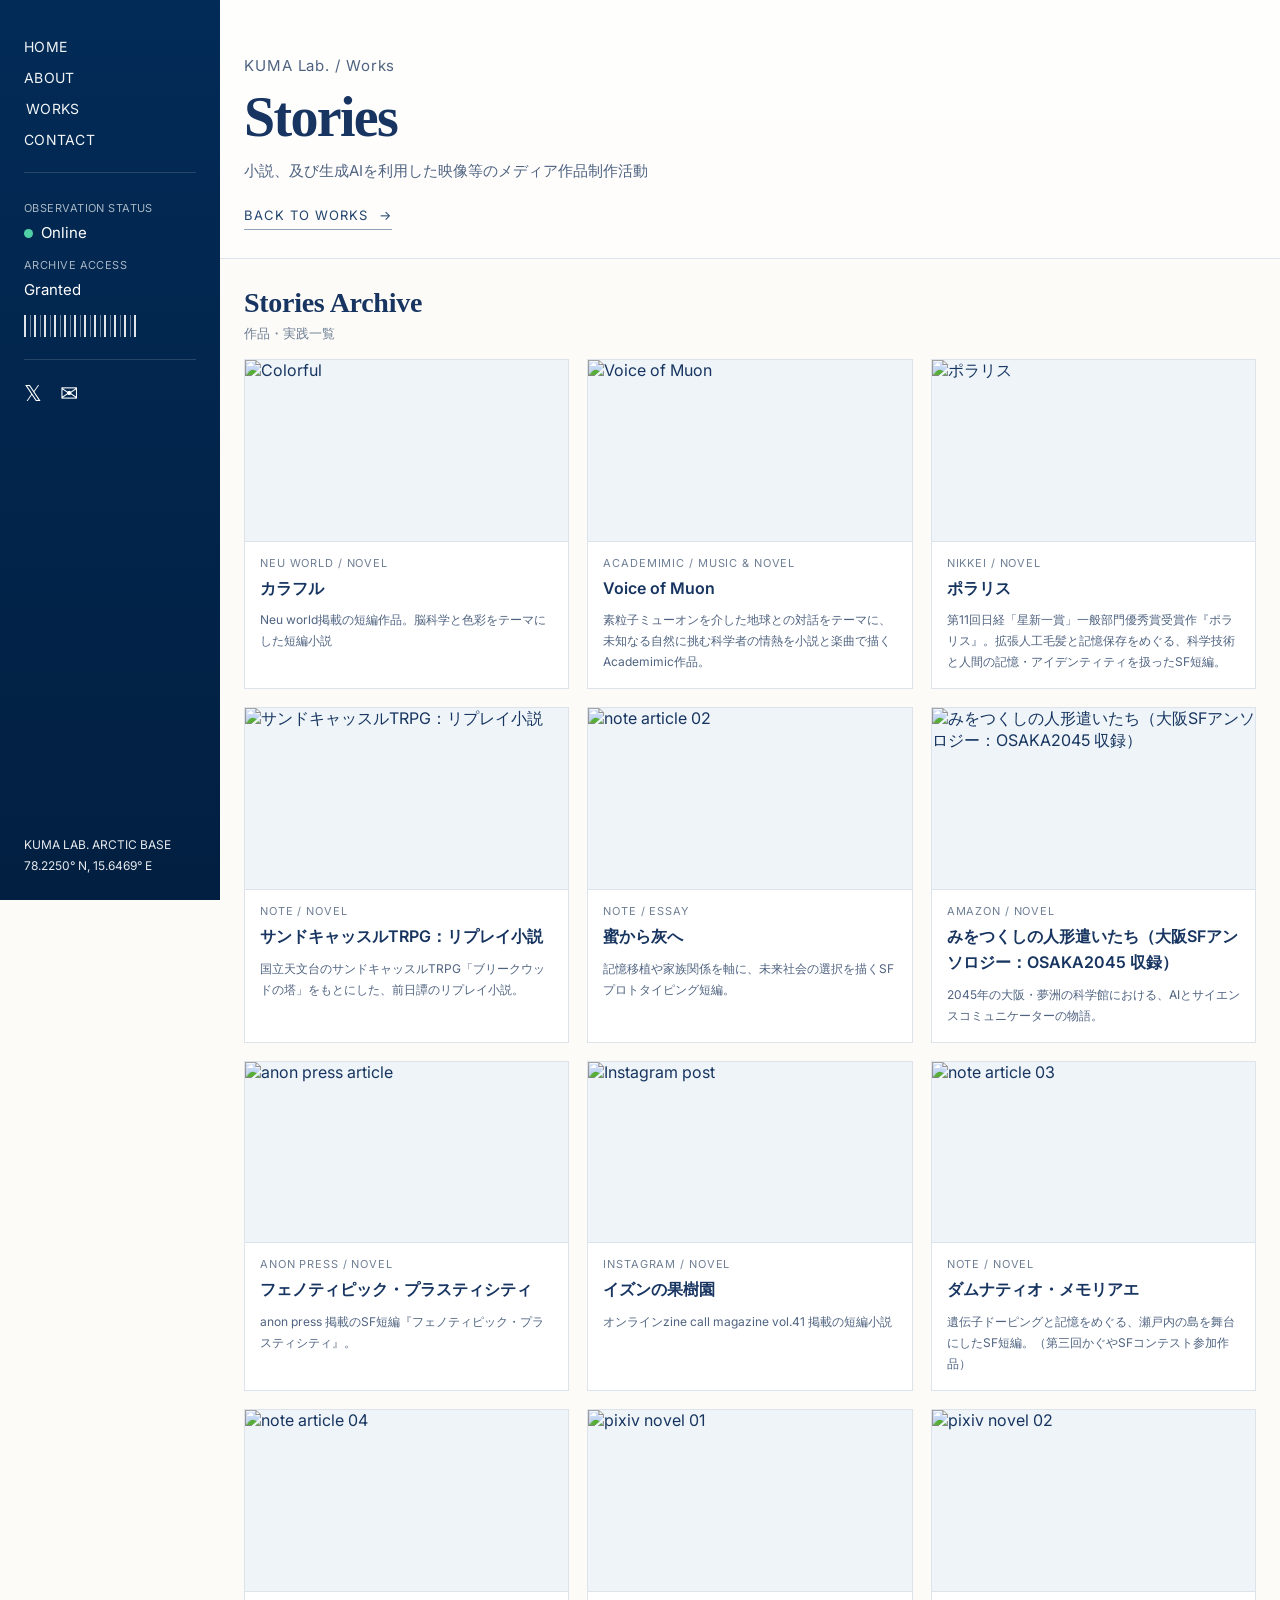
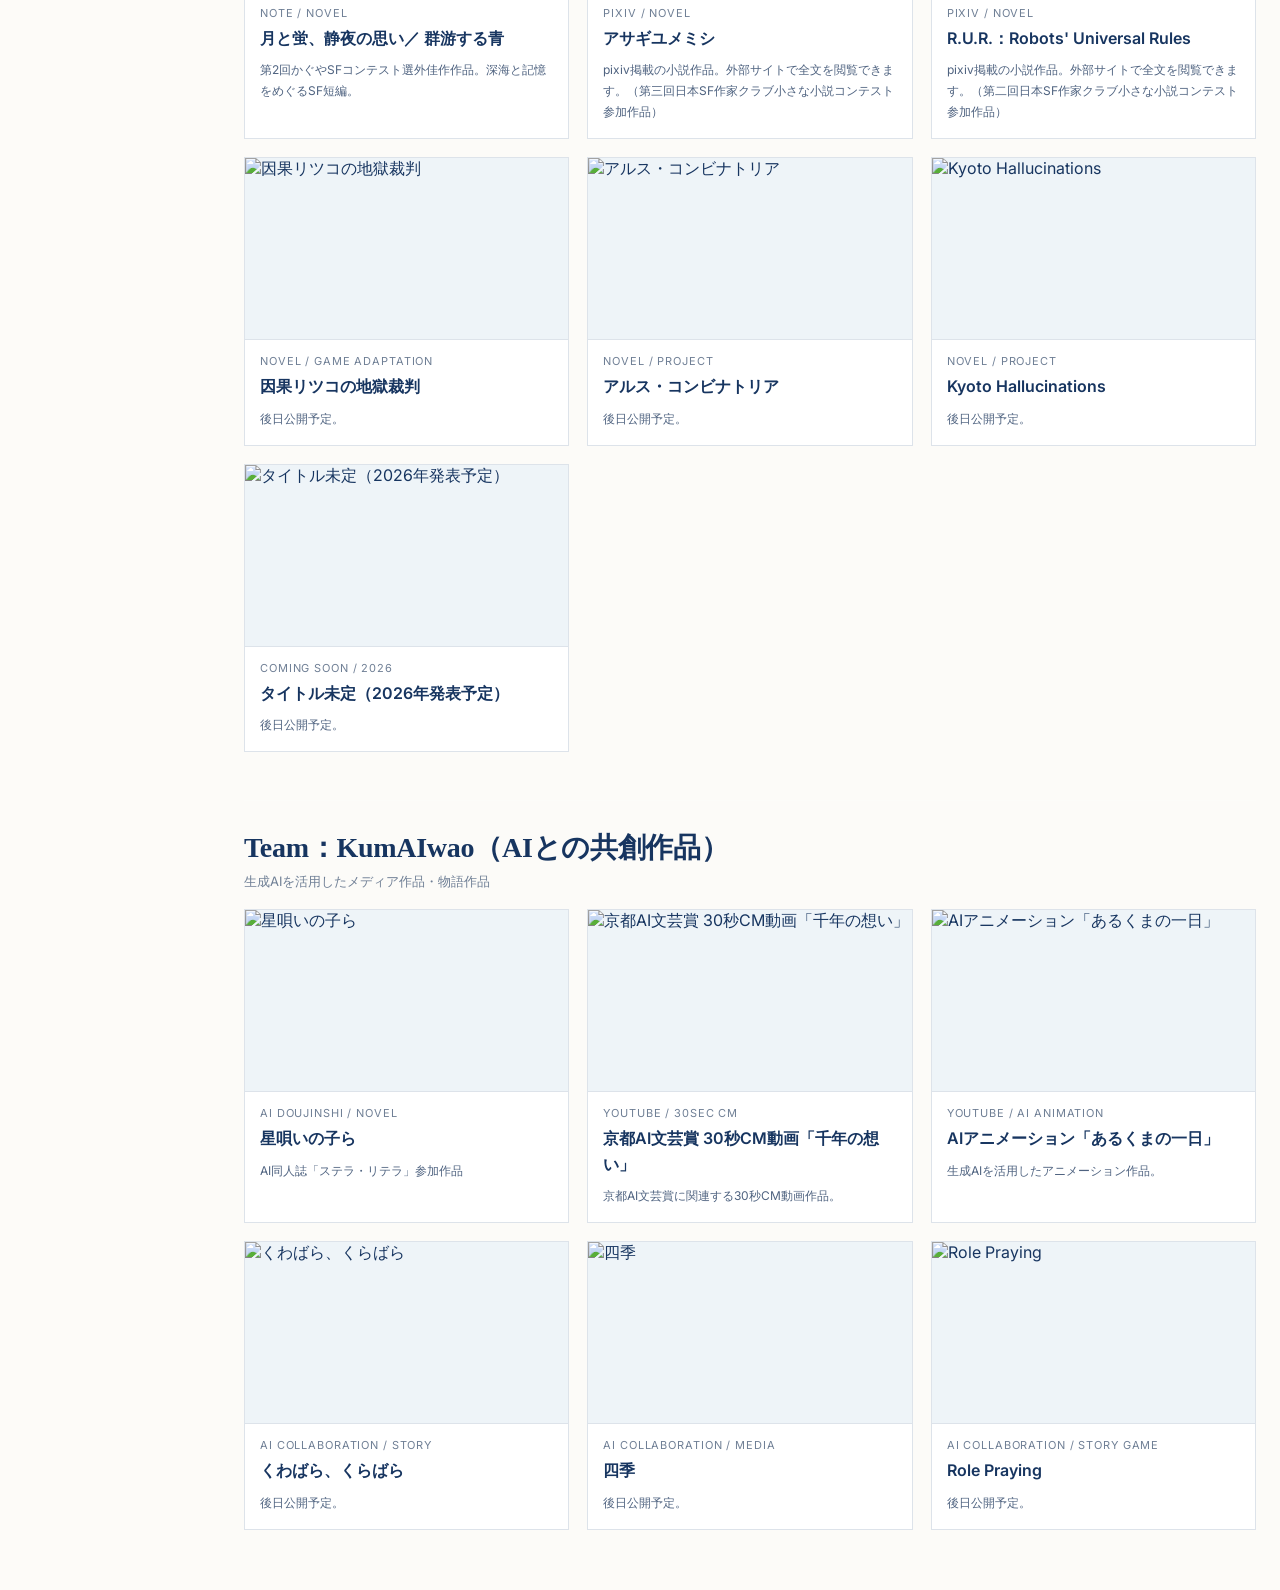
==== stories.html @ 33030353 "Add files via upload" ====
<!DOCTYPE html>
<html lang="ja">
<head>
  <meta charset="UTF-8" />
  <meta name="viewport" content="width=device-width, initial-scale=1.0" />
  <title>Stories | KUMA Lab.</title>
  <meta name="description" content="KUMA Lab. の Stories カテゴリ。小説、及び生成AIを利用した映像等のメディア作品制作活動" />
  <link rel="canonical" href="https://qiwao.github.io/stories.html" />
  <meta property="og:site_name" content="KUMA Lab." />
  <meta property="og:type" content="website" />
  <meta property="og:title" content="Stories | KUMA Lab." />
  <meta property="og:description" content="KUMA Lab. の Stories カテゴリ。SF・短編小説・世界観構築など、物語に関する制作をまとめます。" />
  <meta property="og:url" content="https://qiwao.github.io/stories.html" />
  <meta property="og:image" content="https://qiwao.github.io/assets/ogp.png" />
  <meta property="og:image:width" content="1200" />
  <meta property="og:image:height" content="630" />
  <meta name="twitter:card" content="summary_large_image" />
  <meta name="twitter:title" content="Stories | KUMA Lab." />
  <meta name="twitter:description" content="KUMA Lab. の Stories カテゴリ。SF・短編小説・世界観構築など、物語に関する制作をまとめます。" />
  <meta name="twitter:image" content="https://qiwao.github.io/assets/ogp.png" />
  <link rel="icon" href="assets/polar-bear-logo.svg" type="image/svg+xml" />
  <link rel="stylesheet" href="style.css" />
</head>
<body>
  <aside class="sidebar" id="sidebar">
<nav class="nav" aria-label="Primary navigation">
      <a href="index.html#top">HOME</a>
      <a href="index.html#about">ABOUT</a>
      <a href="index.html#works" class="active">WORKS</a>
      <a href="index.html#contact">CONTACT</a>
    </nav>
    
    <div class="sidebar-status">
      <p class="label">Observation Status</p>
      <p class="status"><span class="dot"></span>Online</p>
      <p class="label">Archive Access</p>
      <p class="status">Granted</p>
      <div class="barcode" aria-hidden="true"></div>
    </div>

    <div class="sidebar-links">
      <a href="https://twitter.com/qumaiwao" aria-label="X">𝕏</a>
      <a href="mailto:q.iwao@live.jp" aria-label="Mail">✉</a>
    </div>

    <div class="sidebar-footer">
      <p>KUMA LAB. ARCTIC BASE</p>
      <p>78.2250° N, 15.6469° E</p>
    </div>
  </aside>

  <main class="site-main">
    <section class="page-hero">
      <p class="eyebrow">KUMA Lab. / Works</p>
      <h2>Stories</h2>
      <p>小説、及び生成AIを利用した映像等のメディア作品制作活動</p>
      <a class="back-link" href="index.html#works">Back to Works <span>→</span></a>
    </section>

    <section class="thumb-grid-section">
      <div class="section-header">
        <div>
          <h4>Stories Archive</h4>
          <p>作品・実践一覧</p>
        </div>
      </div>
      <div class="archive-links-grid stories-archive-links">
          <a class="archive-link-card story-link-card" href="https://neu-world.link/posts/colorful" target="_blank" rel="noopener noreferrer">
            <img src="assets/stories-link-colorful.png" alt="Colorful" loading="lazy">
            <div class="archive-link-card-body">
              <p class="archive-link-meta">neu World / Novel</p>
              <h5>カラフル</h5>
              <p class="archive-link-desc">Neu world掲載の短編作品。脳科学と色彩をテーマにした短編小説</p>
            </div>
          </a>
          <a class="archive-link-card story-link-card" href="https://academimic.com/voiceofmuon" target="_blank" rel="noopener noreferrer">
            <img src="assets/science-voice-of-muon-thumb.png" alt="Voice of Muon" loading="lazy">
            <div class="archive-link-card-body">
              <p class="archive-link-meta">Academimic / Music & Novel</p>
              <h5>Voice of Muon</h5>
              <p class="archive-link-desc">素粒子ミューオンを介した地球との対話をテーマに、未知なる自然に挑む科学者の情熱を小説と楽曲で描くAcademimic作品。</p>
            </div>
          </a>

          <a class="archive-link-card story-link-card" href="https://www.nikkei.com/article/DGXZQOLM263L90W4A220C2000000/" target="_blank" rel="noopener noreferrer">
            <img src="assets/stories-link-hoshi-award.png" alt="ポラリス" loading="lazy">
            <div class="archive-link-card-body">
              <p class="archive-link-meta">Nikkei / Novel</p>
              <h5>ポラリス</h5>
              <p class="archive-link-desc">第11回日経「星新一賞」一般部門優秀賞受賞作『ポラリス』。拡張人工毛髪と記憶保存をめぐる、科学技術と人間の記憶・アイデンティティを扱ったSF短編。</p>
            </div>
          </a>

          <a class="archive-link-card story-link-card" href="https://note.com/qiwao/n/na8ee0758212e" target="_blank" rel="noopener noreferrer">
            <img src="assets/stories-link-note-01.png" alt="サンドキャッスルTRPG：リプレイ小説" loading="lazy">
            <div class="archive-link-card-body">
              <p class="archive-link-meta">note / Novel</p>
              <h5>サンドキャッスルTRPG：リプレイ小説</h5>
              <p class="archive-link-desc">国立天文台のサンドキャッスルTRPG「ブリークウッドの塔」をもとにした、前日譚のリプレイ小説。</p>
            </div>
          </a>
          <a class="archive-link-card story-link-card" href="https://note.com/qiwao/n/n1cfa4c0c6388" target="_blank" rel="noopener noreferrer">
            <img src="assets/stories-link-note-02.png" alt="note article 02" loading="lazy">
            <div class="archive-link-card-body">
              <p class="archive-link-meta">note / Essay</p>
              <h5>蜜から灰へ</h5>
              <p class="archive-link-desc">記憶移植や家族関係を軸に、未来社会の選択を描くSFプロトタイピング短編。</p>
            </div>
          </a>
          <a class="archive-link-card story-link-card" href="https://www.amazon.co.jp/%E5%A4%A7%E9%98%AASF%E3%82%A2%E3%83%B3%E3%82%BD%E3%83%AD%E3%82%B8%E3%83%BC%EF%BC%9AOSAKA2045-Kaguya-Books-%E6%AD%A3%E4%BA%95/dp/4784541489" target="_blank" rel="noopener noreferrer">
            <img src="assets/stories-link-osaka2045.png" alt="みをつくしの人形遣いたち（大阪SFアンソロジー：OSAKA2045 収録）" loading="lazy">
            <div class="archive-link-card-body">
              <p class="archive-link-meta">Amazon / Novel</p>
              <h5>みをつくしの人形遣いたち（大阪SFアンソロジー：OSAKA2045 収録）</h5>
              <p class="archive-link-desc">2045年の大阪・夢洲の科学館における、AIとサイエンスコミュニケーターの物語。</p>
            </div>
          </a>
          <a class="archive-link-card story-link-card" href="https://note.com/anon_press/n/n5be9b9581ae9" target="_blank" rel="noopener noreferrer">
            <img src="assets/stories-link-anon-press.png" alt="anon press article" loading="lazy">
            <div class="archive-link-card-body">
              <p class="archive-link-meta">Anon Press / Novel</p>
              <h5>フェノティピック・プラスティシティ</h5>
              <p class="archive-link-desc">anon press 掲載のSF短編『フェノティピック・プラスティシティ』。</p>
            </div>
          </a>
          <a class="archive-link-card story-link-card" href="https://www.instagram.com/p/C09VkGshAFt/?igsh=YzZhZTZiNWI3Nw%3D%3D" target="_blank" rel="noopener noreferrer">
            <img src="assets/stories-link-instagram.png" alt="Instagram post" loading="lazy">
            <div class="archive-link-card-body">
              <p class="archive-link-meta">Instagram / Novel</p>
              <h5>イズンの果樹園</h5>
              <p class="archive-link-desc">オンラインzine  call magazine vol.41 掲載の短編小説</p>
            </div>
          </a>
          <a class="archive-link-card story-link-card" href="https://note.com/qiwao/n/na93fd06f6434" target="_blank" rel="noopener noreferrer">
            <img src="assets/stories-link-note-03.png" alt="note article 03" loading="lazy">
            <div class="archive-link-card-body">
              <p class="archive-link-meta">note / Novel</p>
              <h5>ダムナティオ・メモリアエ</h5>
              <p class="archive-link-desc">遺伝子ドーピングと記憶をめぐる、瀬戸内の島を舞台にしたSF短編。（第三回かぐやSFコンテスト参加作品）</p>
            </div>
          </a>
          <a class="archive-link-card story-link-card" href="https://note.com/qiwao/n/n78e8e15c50a9" target="_blank" rel="noopener noreferrer">
            <img src="assets/stories-link-note-04.png" alt="note article 04" loading="lazy">
            <div class="archive-link-card-body">
              <p class="archive-link-meta">note / Novel</p>
              <h5>月と蛍、静夜の思い／ 群游する青</h5>
              <p class="archive-link-desc">第2回かぐやSFコンテスト選外佳作作品。深海と記憶をめぐるSF短編。</p>
            </div>
          </a>
          <a class="archive-link-card story-link-card" href="https://www.pixiv.net/novel/show.php?id=20008932" target="_blank" rel="noopener noreferrer">
            <img src="assets/stories-link-pixiv-01.png" alt="pixiv novel 01" loading="lazy">
            <div class="archive-link-card-body">
              <p class="archive-link-meta">pixiv / Novel</p>
              <h5>アサギユメミシ</h5>
              <p class="archive-link-desc">pixiv掲載の小説作品。外部サイトで全文を閲覧できます。（第三回日本SF作家クラブ小さな小説コンテスト参加作品）</p>
            </div>
          </a>
          <a class="archive-link-card story-link-card" href="https://www.pixiv.net/novel/show.php?id=17715842" target="_blank" rel="noopener noreferrer">
            <img src="assets/stories-link-pixiv-02.png" alt="pixiv novel 02" loading="lazy">
            <div class="archive-link-card-body">
              <p class="archive-link-meta">pixiv / Novel</p>
              <h5>R.U.R.：Robots' Universal Rules</h5>
              <p class="archive-link-desc">pixiv掲載の小説作品。外部サイトで全文を閲覧できます。（第二回日本SF作家クラブ小さな小説コンテスト参加作品）</p>
            </div>
          </a>
          <a class="archive-link-card story-link-card" href="#" aria-disabled="true">
            <img src="assets/stories-link-inga-ritsuko-thumb.png" alt="因果リツコの地獄裁判" loading="lazy">
            <div class="archive-link-card-body">
              <p class="archive-link-meta">Novel / Game Adaptation</p>
              <h5>因果リツコの地獄裁判</h5>
              <p class="archive-link-desc">後日公開予定。</p>
            </div>
          </a>
          <a class="archive-link-card story-link-card" href="#" aria-disabled="true">
            <img src="assets/stories-link-ars-combinatoria-thumb.png" alt="アルス・コンビナトリア" loading="lazy">
            <div class="archive-link-card-body">
              <p class="archive-link-meta">Novel / Project</p>
              <h5>アルス・コンビナトリア</h5>
              <p class="archive-link-desc">後日公開予定。</p>
            </div>
          </a>
          <a class="archive-link-card story-link-card" href="#" aria-disabled="true">
            <img src="assets/stories-link-kyoto-hallucinations-thumb.png" alt="Kyoto Hallucinations" loading="lazy">
            <div class="archive-link-card-body">
              <p class="archive-link-meta">Novel / Project</p>
              <h5>Kyoto Hallucinations</h5>
              <p class="archive-link-desc">後日公開予定。</p>
            </div>
          </a>
          <a class="archive-link-card story-link-card" href="#" aria-disabled="true">
            <img src="assets/stories-link-untitled-2026-thumb.png" alt="タイトル未定（2026年発表予定）" loading="lazy">
            <div class="archive-link-card-body">
              <p class="archive-link-meta">Coming Soon / 2026</p>
              <h5>タイトル未定（2026年発表予定）</h5>
              <p class="archive-link-desc">後日公開予定。</p>
            </div>
          </a>
      </div>

      <div class="section-header stories-team-header">
        <div>
          <h4>Team：KumAIwao（AIとの共創作品）</h4>
          <p>生成AIを活用したメディア作品・物語作品</p>
        </div>
      </div>
      <div class="archive-links-grid stories-archive-links stories-team-grid">
        <a class="archive-link-card story-link-card" href="https://note.com/qiwao/n/n923392094a24" target="_blank" rel="noopener noreferrer">
          <img src="assets/stories-link-hoshiutai-thumb.png" alt="星唄いの子ら" loading="lazy">
          <div class="archive-link-card-body">
            <p class="archive-link-meta">AI Doujinshi / Novel</p>
            <h5>星唄いの子ら</h5>
            <p class="archive-link-desc">AI同人誌「ステラ・リテラ」参加作品</p>
          </div>
        </a>
        <a class="archive-link-card story-link-card" href="https://www.youtube.com/watch?v=Bs-udmjeKoM&amp;feature=youtu.be" target="_blank" rel="noopener noreferrer">
          <img src="assets/stories-link-sennen-no-omoi.png" alt="京都AI文芸賞 30秒CM動画「千年の想い」" loading="lazy">
          <div class="archive-link-card-body">
            <p class="archive-link-meta">YouTube / 30sec CM</p>
            <h5>京都AI文芸賞 30秒CM動画「千年の想い」</h5>
            <p class="archive-link-desc">京都AI文芸賞に関連する30秒CM動画作品。</p>
          </div>
        </a>
        <a class="archive-link-card story-link-card" href="https://www.youtube.com/watch?v=JWPW_F3LI8Y" target="_blank" rel="noopener noreferrer">
          <img src="assets/stories-link-arukuma.png" alt="AIアニメーション「あるくまの一日」" loading="lazy">
          <div class="archive-link-card-body">
            <p class="archive-link-meta">YouTube / AI Animation</p>
            <h5>AIアニメーション「あるくまの一日」</h5>
            <p class="archive-link-desc">生成AIを活用したアニメーション作品。</p>
          </div>
        </a>
        <a class="archive-link-card story-link-card" href="#" aria-disabled="true">
          <img src="assets/stories-link-kuwabara-kurabara.svg" alt="くわばら、くらばら" loading="lazy">
          <div class="archive-link-card-body">
            <p class="archive-link-meta">AI Collaboration / Story</p>
            <h5>くわばら、くらばら</h5>
            <p class="archive-link-desc">後日公開予定。</p>
          </div>
        </a>
        <a class="archive-link-card story-link-card" href="#" aria-disabled="true">
          <img src="assets/stories-link-shiki.png" alt="四季" loading="lazy">
          <div class="archive-link-card-body">
            <p class="archive-link-meta">AI Collaboration / Media</p>
            <h5>四季</h5>
            <p class="archive-link-desc">後日公開予定。</p>
          </div>
        </a>
        <a class="archive-link-card story-link-card" href="#" aria-disabled="true">
          <img src="assets/stories-link-role-praying.svg" alt="Role Praying" loading="lazy">
          <div class="archive-link-card-body">
            <p class="archive-link-meta">AI Collaboration / Story Game</p>
            <h5>Role Praying</h5>
            <p class="archive-link-desc">後日公開予定。</p>
          </div>
        </a>
      </div>
    </section>

    <footer class="footer" id="contact">
</footer>
  </main>
</body>
</html>
---- style.css ----
@import url('https://fonts.googleapis.com/css2?family=Inter:wght@300;400;500;600;700&family=Noto+Serif+JP:wght@400;500;600;700&display=swap');

:root{
  --navy:#022b57;
  --navy-deep:#021f41;
  --ink:#173560;
  --ink-2:#2d466c;
  --muted:#6f7f95;
  --line:#dde3ea;
  --paper:#faf8f3;
  --paper-2:#fdfbf8;
  --white:#ffffff;
}

*{box-sizing:border-box}
html{scroll-behavior:smooth}
body{
  margin:0;
  background:var(--paper-2);
  color:var(--ink);
  font-family:Inter,"Helvetica Neue",Arial,sans-serif;
}
a{color:inherit;text-decoration:none}

.sidebar{
  position:fixed;
  inset:0 auto 0 0;
  width:220px;
  padding:28px 24px 24px;
  background:linear-gradient(180deg,var(--navy),var(--navy-deep));
  color:#fff;
  display:flex;
  flex-direction:column;
  z-index:20;
}

.nav{
  display:flex;
  flex-direction:column;
  gap:14px;
  padding:24px 0;
  border-bottom:1px solid rgba(255,255,255,.14);
}
.nav a{
  font-size:14px;
  color:rgba(255,255,255,.95);
  letter-spacing:.02em;
  transition:transform .2s ease, opacity .2s ease;
}
.nav a:hover,.nav a.active{
  transform:translateX(2px);
  opacity:1;
}
.sidebar-status{
  padding:22px 0;
  border-bottom:1px solid rgba(255,255,255,.14);
}
.label{
  margin:0 0 8px;
  font-size:11px;
  color:rgba(255,255,255,.66);
  text-transform:uppercase;
  letter-spacing:.04em;
}
.status{
  margin:0 0 16px;
  font-size:15px;
}
.dot{
  width:9px;height:9px;border-radius:50%;display:inline-block;background:#4fd1a5;margin-right:8px
}
.barcode{
  width:116px;height:22px;
  background:repeating-linear-gradient(90deg, rgba(255,255,255,.88) 0 2px, transparent 2px 6px, rgba(255,255,255,.4) 6px 7px, transparent 7px 10px);
}
.sidebar-links{
  display:flex;
  gap:18px;
  padding:20px 0 10px;
  font-size:22px;
}
.sidebar-links a{color:#fff}
.sidebar-footer{
  margin-top:auto;
  font-size:12px;
  line-height:1.7;
  color:rgba(255,255,255,.9);
}
.sidebar-footer p{margin:0}

.site-main{
  margin-left:220px;
  min-height:100vh;
}

.hero{
  position:relative;
  display:grid;
  grid-template-columns:1fr;
  min-height:520px;
  border-bottom:1px solid var(--line);
  background:
    linear-gradient(180deg, rgba(255,255,255,.75), rgba(255,255,255,.75)),
    linear-gradient(180deg, var(--paper-2), var(--paper));
}
.hero::before{
  content:"";
  position:absolute; inset:0;
  background-image:linear-gradient(rgba(23,53,96,.025) 1px,transparent 1px), linear-gradient(90deg,rgba(23,53,96,.025) 1px,transparent 1px);
  background-size:28px 28px;
  pointer-events:none;
}
.hero-copy{
  position:relative;
  z-index:2;
  padding:84px 34px 54px 40px;
  max-width:920px;
}
.eyebrow{
  margin:0 0 12px;
  color:var(--muted);
  font-size:12px;
  letter-spacing:.06em;
}
.hero h2{
  margin:0 0 8px;
  font-family:Georgia,"Times New Roman",serif;
  font-size:70px;
  line-height:.95;
  letter-spacing:-.04em;
  font-weight:600;
}
.hero h3{
  margin:0 0 24px;
  font-family:Georgia,"Times New Roman",serif;
  font-size:33px;
  line-height:1.28;
  font-weight:500;
}
.lead{
  margin:0;
  max-width:720px;
  font-family:"Noto Serif JP",serif;
  font-size:18px;
  line-height:1.8;
  font-weight:700;
}
.desc{display:none}
.hero-actions{
  display:flex;
  gap:16px;
  flex-wrap:wrap;
  margin-top:30px;
}
.button-primary,.button-secondary{
  display:inline-flex;
  align-items:center;
  gap:12px;
  transition:transform .2s ease, box-shadow .2s ease, background .2s ease;
}
.button-primary{
  padding:14px 22px;
  border:1px solid #8ea2ba;
  background:#fff;
  color:var(--ink);
  font-size:14px;
  letter-spacing:.08em;
  text-transform:uppercase;
}
.button-primary:hover{
  transform:translateY(-2px);
  box-shadow:0 10px 24px rgba(23,53,96,.08);
}
.button-secondary{
  padding:14px 0;
  color:var(--ink);
  border-bottom:1.5px solid #8ea2ba;
  font-size:14px;
  text-transform:uppercase;
  letter-spacing:.08em;
}
.button-secondary:hover{transform:translateY(-2px)}

.hero-meta{
  position:absolute;
  right:34px;
  top:22px;
  z-index:3;
  display:flex;
  align-items:center;
  gap:16px;
  font-size:12px;
  color:var(--ink);
  letter-spacing:.06em;
}
.moon-icon{
  width:28px;height:28px;border-radius:50%;
  background:
    radial-gradient(circle at 66% 36%,#fff 0 2px,transparent 3px),
    radial-gradient(circle at 36% 62%,#fff 0 1.5px,transparent 2px),
    var(--navy-deep);
}

.archive-section{
  padding:26px 18px 18px;
  background:var(--paper-2);
  border-bottom:1px solid var(--line);
}
.section-header{
  display:flex;
  align-items:center;
  justify-content:space-between;
  gap:20px;
  margin:0 0 14px;
}
.section-header h4{
  margin:0;
  font-size:18px;
  font-weight:700;
  letter-spacing:.05em;
  color:#1d365d;
}
.section-header p{
  margin:0;
  display:inline-block;
  margin-left:10px;
  font-size:11px;
  color:var(--muted);
}
.section-header a{
  font-size:12px;
  color:#23456f;
  letter-spacing:.08em;
}
.archive-grid{
  display:grid;
  grid-template-columns:repeat(4,1fr);
  gap:14px;
}
.archive-card{
  background:#fff;
  border:1px solid var(--line);
  padding:0 0 12px;
  min-height:250px;
  display:flex;
  flex-direction:column;
}
.thumb{
  height:122px;
  border-bottom:1px solid var(--line);
  background:#eef4f8;
}
.thumb-1{background:linear-gradient(180deg,#0f2038,#22496f)}
.thumb-2{background:linear-gradient(180deg,#dfe9f2,#b5c9da)}
.thumb-3{background:
  radial-gradient(circle at 25% 25%,#fff 0 2px,transparent 3px),
  radial-gradient(circle at 75% 32%,#fff 0 2px,transparent 3px),
  linear-gradient(180deg,#f8f6f1,#e6ebf0)}
.thumb-4{background:linear-gradient(180deg,#efe7d9,#d9c8ac)}
.archive-card h5{
  margin:14px 14px 8px;
  font-size:15px;
  font-weight:600;
  color:#223b63;
}
.archive-card p{
  margin:0 14px 14px;
  font-size:12px;
  line-height:1.75;
  color:#4f6380;
  flex:1;
}
.archive-card a{
  margin:0 14px;
  align-self:flex-end;
  color:#23456f;
}

.about-section{
  border-bottom:1px solid var(--line);
  background:#fff;
}
.about-panel{
  max-width:980px;
  padding:34px 24px 40px;
}
.about-header{justify-content:flex-start}
.about-panel p{
  margin:0 0 14px;
  font-size:14px;
  line-height:1.9;
  color:#445a79;
}
.about-links{
  display:flex;
  gap:18px;
  margin-top:22px;
}
.about-links a{
  color:#23456f;
  font-size:13px;
  letter-spacing:.08em;
  text-transform:uppercase;
  border-bottom:1px solid #8ea2ba;
  padding-bottom:5px;
}

.detail-sections{background:#fcfbf8}
.detail-block{
  padding:24px 20px;
  border-bottom:1px solid var(--line);
}
.detail-block h4{
  margin:0 0 14px;
  font-size:20px;
  color:#1d365d;
}
.detail-columns{
  display:grid;
  grid-template-columns:repeat(4,1fr);
  gap:14px;
}
.detail-columns div{
  background:#fff;
  border:1px solid var(--line);
  padding:14px;
}
.detail-columns h5{
  margin:0 0 8px;
  font-size:15px;
  color:#1f3960;
}
.detail-columns p{
  margin:0;
  font-size:13px;
  line-height:1.75;
  color:#4f6380;
}

.footer{
  display:flex;
  align-items:center;
  justify-content:space-between;
  gap:20px;
  padding:18px 20px 24px;
  background:var(--paper-2);
  color:#627089;
  font-size:12px;
}
.footer p{margin:0}
.footer-links{
  display:flex;
  gap:18px;
  flex-wrap:wrap;
}

@media (max-width:1360px){
  .archive-grid{grid-template-columns:repeat(2,1fr)}
  .detail-columns{grid-template-columns:repeat(2,1fr)}
  .hero{grid-template-columns:360px 1fr}
}
@media (max-width:1040px){
  .sidebar{
    position:sticky;
    width:100%;
    height:auto;
    flex-direction:row;
    align-items:center;
    flex-wrap:wrap;
    gap:18px;
  }
  .brand{
    border-bottom:none;
    padding-bottom:0;
    min-width:210px;
  }
  .brand img{width:56px;margin-bottom:8px}
  .brand h1{font-size:18px;margin-bottom:4px}
  .brand p,.sidebar-status,.sidebar-links,.sidebar-footer{display:none}
  .nav{
    padding:0;
    border-bottom:none;
    flex-direction:row;
    flex-wrap:wrap;
    gap:14px;
    margin-left:auto;
  }
  .site-main{margin-left:0}
  .hero{
    grid-template-columns:1fr;
    min-height:auto;
  }
  .hero-copy{padding:56px 24px 28px;max-width:none}
}
@media (max-width:760px){
  .hero h2{font-size:52px}
  .hero h3{font-size:28px}
  .hero-copy{padding:48px 18px 20px;max-width:none}
  .hero-meta{right:16px;top:16px}
  .archive-section,.detail-block{padding-left:14px;padding-right:14px}
  .archive-grid,.detail-columns{grid-template-columns:1fr}
  .footer{
    flex-direction:column;
    align-items:flex-start;
    padding:18px 14px 24px;
  }
}


.works-section{
  padding:34px 24px 34px;
  background:var(--paper-2);
  border-bottom:1px solid var(--line);
}
.works-grid{
  display:grid;
  grid-template-columns:repeat(3,1fr);
  gap:18px;
}
.work-category{
  background:#fff;
  border:1px solid var(--line);
  padding:24px 24px 22px;
  min-height:300px;
  display:flex;
  flex-direction:column;
  transition:transform .2s ease, box-shadow .2s ease;
}
.work-category:hover{
  transform:translateY(-2px);
  box-shadow:0 14px 28px rgba(23,53,96,.07);
}
.category-label{
  color:#23456f;
  font-size:12px;
  font-weight:700;
  letter-spacing:.1em;
  margin-bottom:14px;
}
.work-category h5{
  margin:0 0 12px;
  font-family:Georgia,"Times New Roman",serif;
  font-size:28px;
  line-height:1.1;
  color:#173560;
  font-weight:500;
}
.work-category p{
  margin:0 0 18px;
  font-size:13px;
  line-height:1.85;
  color:#4f6380;
}
.work-category ul{
  margin:auto 0 0;
  padding-left:18px;
  color:#334b70;
  font-size:13px;
  line-height:1.9;
}
.work-category li::marker{
  color:#23456f;
}
@media (max-width:1040px){
  .works-grid{grid-template-columns:1fr}
  .works-section{padding:28px 18px}
  .work-category{min-height:auto}
}


/* ----- Works section refresh ----- */
.works-section{
  padding: 34px 24px 40px;
  background: var(--paper-2);
  border-bottom: 1px solid var(--line);
}
.works-section .section-header{
  align-items: end;
  margin-bottom: 18px;
}
.works-section .section-header h4{
  font-family: Georgia, "Times New Roman", serif;
  font-size: 30px;
  font-weight: 600;
  letter-spacing: -.01em;
  color: #173560;
}
.works-section .section-header p{
  display:block;
  margin: 6px 0 0;
  font-size: 14px;
  color: var(--muted);
  letter-spacing: .03em;
}
.works-grid{
  display:grid;
  grid-template-columns:repeat(3,1fr);
  gap:18px;
}
.work-category{
  background:#fff;
  border:1px solid var(--line);
  padding:26px 24px 22px;
  min-height:320px;
  display:flex;
  flex-direction:column;
  transition:transform .2s ease, box-shadow .2s ease;
}
.work-category:hover{
  transform:translateY(-2px);
  box-shadow:0 14px 28px rgba(23,53,96,.07);
}
.category-label{
  color:#23456f;
  font-size:12px;
  font-weight:700;
  letter-spacing:.12em;
  margin-bottom:14px;
}
.work-category h5{
  margin:0 0 12px;
  font-family:Georgia,"Times New Roman",serif;
  font-size:36px;
  line-height:1.08;
  color:#173560;
  font-weight:500;
  letter-spacing:-.02em;
}
.work-category p{
  margin:0 0 16px;
  font-size:13px;
  line-height:1.9;
  color:#4f6380;
}
.work-category ul{
  margin:0 0 22px;
  padding-left:18px;
  color:#334b70;
  font-size:13px;
  line-height:1.9;
}
.work-category li::marker{
  color:#23456f;
}
.view-more-btn{
  margin-top:auto;
  display:inline-flex;
  align-items:center;
  gap:10px;
  align-self:flex-start;
  padding:12px 16px;
  border:1px solid #8ea2ba;
  background:#fff;
  color:#173560;
  font-size:12px;
  letter-spacing:.1em;
  text-transform:uppercase;
  transition:transform .2s ease, box-shadow .2s ease;
}
.view-more-btn:hover{
  transform:translateY(-2px);
  box-shadow:0 10px 24px rgba(23,53,96,.08);
}

/* ----- Sub pages ----- */
.page-hero{
  padding: 52px 24px 28px;
  border-bottom: 1px solid var(--line);
  background:
    linear-gradient(180deg, rgba(255,255,255,.75), rgba(255,255,255,.75)),
    linear-gradient(180deg, var(--paper-2), var(--paper));
}
.page-hero .eyebrow{
  margin-bottom:8px;
}
.page-hero h2{
  margin:0 0 12px;
  font-family:Georgia,"Times New Roman",serif;
  font-size:56px;
  line-height:1;
  font-weight:600;
  letter-spacing:-.03em;
  color:#173560;
}
.page-hero p{
  margin:0;
  max-width:760px;
  font-size:15px;
  line-height:1.9;
  color:#4f6380;
}
.back-link{
  display:inline-flex;
  align-items:center;
  gap:10px;
  margin-top:22px;
  color:#23456f;
  font-size:13px;
  letter-spacing:.08em;
  text-transform:uppercase;
  border-bottom:1px solid #8ea2ba;
  padding-bottom:6px;
}
.thumb-grid-section{
  padding: 28px 24px 40px;
  background:#fcfbf8;
}
.thumb-grid{
  display:grid;
  grid-template-columns:repeat(4,1fr);
  gap:18px;
}
.thumb-card{
  background:#fff;
  border:1px solid var(--line);
  overflow:hidden;
  min-height:270px;
  display:flex;
  flex-direction:column;
  transition:transform .2s ease, box-shadow .2s ease;
}
.thumb-card:hover{
  transform:translateY(-2px);
  box-shadow:0 14px 28px rgba(23,53,96,.07);
}
.thumb-card .thumb{
  height:154px;
  border-bottom:1px solid var(--line);
}
.thumb-card-body{
  padding:14px 14px 16px;
  display:flex;
  flex-direction:column;
  flex:1;
}
.thumb-card-body h5{
  margin:0 0 8px;
  font-size:17px;
  line-height:1.35;
  color:#1f3960;
  font-weight:600;
}
.thumb-card-body p{
  margin:0;
  font-size:12px;
  line-height:1.75;
  color:#4f6380;
}
.thumb-grid-section .section-header{
  margin-bottom:16px;
}
.thumb-grid-section .section-header h4{
  font-family:Georgia,"Times New Roman",serif;
  font-size:28px;
  font-weight:600;
  letter-spacing:-.01em;
  color:#173560;
}
.thumb-grid-section .section-header p{
  display:block;
  margin:6px 0 0;
  font-size:13px;
  color:var(--muted);
}

.thumb-sci-1{background:linear-gradient(180deg,#0f2038,#294e76)}
.thumb-sci-2{background:linear-gradient(180deg,#ece5d8,#d7c3a5)}
.thumb-sci-3{background:linear-gradient(180deg,#e9f0f6,#cfdae5)}
.thumb-sci-4{background:linear-gradient(180deg,#dfe9f2,#b5c9da)}

.thumb-sys-1{background:linear-gradient(180deg,#dfe9f2,#b5c9da)}
.thumb-sys-2{background:linear-gradient(180deg,#051f3f,#0d345e)}
.thumb-sys-3{background:linear-gradient(180deg,#eef4f8,#d5e1eb)}
.thumb-sys-4{background:linear-gradient(180deg,#f3f7fa,#d8e2ec)}

.thumb-sto-1{background:linear-gradient(180deg,#0f2038,#22496f)}
.thumb-sto-2{background:linear-gradient(180deg,#e9f0f6,#cfdae5)}
.thumb-sto-3{background:linear-gradient(180deg,#f8f6f1,#e6ebf0)}
.thumb-sto-4{background:linear-gradient(180deg,#efe7d9,#d9c8ac)}

@media (max-width:1360px){
  .works-grid{grid-template-columns:repeat(3,1fr)}
  .thumb-grid{grid-template-columns:repeat(2,1fr)}
}
@media (max-width:980px){
  .works-grid{grid-template-columns:1fr}
}
@media (max-width:760px){
  .works-section{padding:28px 14px 32px}
  .works-section .section-header h4{font-size:26px}
  .work-category h5{font-size:32px}
  .page-hero{padding:42px 14px 22px}
  .page-hero h2{font-size:42px}
  .thumb-grid-section{padding:24px 14px 32px}
  .thumb-grid{grid-template-columns:1fr}
}


.sidebar{justify-content:flex-start}
.nav{padding-top:10px}
.sidebar-status{margin-top:6px}

/* unified top action buttons */
.hero-actions .button-primary,
.hero-actions .button-secondary{
  padding:14px 22px;
  border:1px solid #8ea2ba;
  background:#fff;
  color:var(--ink);
  font-size:14px;
  letter-spacing:.08em;
  text-transform:uppercase;
  border-bottom:1px solid #8ea2ba;
}
.hero-actions .button-primary:hover,
.hero-actions .button-secondary:hover{
  transform:translateY(-2px);
  box-shadow:0 10px 24px rgba(23,53,96,.08);
}

.footer{justify-content:flex-start}


/* ----- Final clean generated hero ----- */
.image-hero{
  display:block;
  position:relative;
  min-height:auto;
  height:auto;
  background:#fff;
  border-bottom:1px solid var(--line);
  overflow:hidden;
}
.image-hero::before{
  display:none;
}
.hero-clean{
  display:block;
  width:100%;
  height:auto;
  object-fit:contain;
  object-position:center top;
}

/* remove old hero controls if any remain */
.hero-meta,
.hero-hotspot{
  display:none !important;
}

/* compact footer after removals */
.footer{
  min-height:20px;
  padding:8px 20px;
  justify-content:flex-start;
}

/* works spacing when following a large generated image */
.works-section{
  border-top:0;
}

@media (max-width:1040px){
  .image-hero{
    min-height:auto;
  }
}

.brand{
  padding-top:18px;
}


/* --- Header height adjustment: about 2/3 of previous height --- */
.image-hero{
  height: 420px;
  max-height: 420px;
  overflow: hidden;
}
.hero-clean{
  width: 100%;
  height: 100%;
  object-fit: cover;
  object-position: center top;
}

@media (max-width: 1040px){
  .image-hero{
    height: 340px;
    max-height: 340px;
  }
}

@media (max-width: 760px){
  .image-hero{
    height: 250px;
    max-height: 250px;
  }
}


/* --- Works/About heading alignment adjustments --- */
.about-section .section-header h4{
  font-family: Georgia, "Times New Roman", serif;
  font-size: 30px;
  font-weight: 600;
  letter-spacing: -.01em;
  color: #173560;
}
.about-section .section-header p{
  display:block;
  margin: 6px 0 0;
  font-size: 14px;
  color: var(--muted);
  letter-spacing: .03em;
}
@media (max-width:760px){
  .works-section .section-header h4,
  .about-section .section-header h4{
    font-size:26px;
  }
}


/* --- Fix cropped hero image and restore visible top image --- */
.image-hero{
  height: auto !important;
  max-height: none !important;
  overflow: visible !important;
}
.hero-clean{
  width: 100% !important;
  height: auto !important;
  object-fit: contain !important;
  object-position: center top !important;
}

/* --- Restore brand text in top-left header/sidebar --- */
.brand{
  padding: 18px 0 16px;
  border-bottom: 1px solid rgba(255,255,255,.14);
}
.brand h1{
  margin: 0;
  font-family: Georgia, "Times New Roman", serif;
  font-size: 30px;
  line-height: 1.05;
  font-weight: 600;
  letter-spacing: -.02em;
  color: #fff;
}

@media (max-width:1040px){
  .brand{
    border-bottom: none;
    padding: 0;
    min-width: 180px;
  }
  .brand h1{
    font-size: 20px;
    margin: 0;
    color: #fff;
  }
}

@media (max-width:760px){
  .brand{min-width:auto;}
  .brand h1{font-size:18px;}
}


/* --- Lab.Note section --- */
.labnote-section{
  padding: 30px 24px 18px;
  background: #fff;
  border-bottom: 1px solid var(--line);
}
.labnote-section .section-header h4{
  font-family: Georgia, "Times New Roman", serif;
  font-size: 30px;
  font-weight: 600;
  letter-spacing: -.01em;
  color: #173560;
}
.labnote-section .section-header p{
  display: block;
  margin: 6px 0 0;
  font-size: 14px;
  color: var(--muted);
  letter-spacing: .03em;
}
.labnote-list{
  display: grid;
  gap: 14px;
}
.labnote-item{
  display: grid;
  grid-template-columns: 120px 1fr;
  gap: 18px;
  align-items: start;
  background: var(--paper-2);
  border: 1px solid var(--line);
  padding: 16px 18px;
}
.labnote-item time{
  display: inline-block;
  color: #6f7f95;
  font-size: 12px;
  letter-spacing: .06em;
  padding-top: 4px;
}
.labnote-body h5{
  margin: 0 0 6px;
  font-size: 16px;
  line-height: 1.45;
  color: #173560;
  font-weight: 600;
}
.labnote-body p{
  margin: 0;
  font-size: 13px;
  line-height: 1.8;
  color: #4f6380;
}

@media (max-width: 760px){
  .labnote-section{
    padding: 24px 14px 14px;
  }
  .labnote-section .section-header h4{
    font-size: 26px;
  }
  .labnote-item{
    grid-template-columns: 1fr;
    gap: 8px;
  }
}

/* --- Science page external link cards --- */
.science-links-section{
  padding: 28px 24px 38px;
  background: #fff;
  border-top: 1px solid var(--line);
}
.science-links-section .section-header h4{
  font-family: Georgia, "Times New Roman", serif;
  font-size: 30px;
  font-weight: 600;
  letter-spacing: -.01em;
  color: #173560;
}
.science-links-section .section-header p{
  display:block;
  margin: 6px 0 0;
  font-size: 14px;
  color: var(--muted);
  letter-spacing: .03em;
}
.science-links-grid{
  display:grid;
  grid-template-columns: repeat(3, 1fr);
  gap:18px;
}
.science-link-card{
  display:block;
  background:#fff;
  border:1px solid var(--line);
  color:inherit;
  text-decoration:none;
  overflow:hidden;
  transition:transform .2s ease, box-shadow .2s ease;
}
.science-link-card:hover{
  transform:translateY(-2px);
  box-shadow:0 14px 28px rgba(23,53,96,.07);
}
.science-link-card img{
  display:block;
  width:100%;
  aspect-ratio:16 / 9;
  object-fit:cover;
  border-bottom:1px solid var(--line);
}
.science-link-card-body{
  padding:14px 15px 16px;
}
.science-link-meta{
  margin:0 0 6px;
  font-size:11px;
  letter-spacing:.08em;
  text-transform:uppercase;
  color:#6f7f95;
}
.science-link-card h5{
  margin:0;
  font-size:15px;
  line-height:1.55;
  color:#173560;
  font-weight:600;
}
@media (max-width:1040px){
  .science-links-grid{
    grid-template-columns:repeat(2,1fr);
  }
}
@media (max-width:760px){
  .science-links-section{
    padding:24px 14px 32px;
  }
  .science-links-grid{
    grid-template-columns:1fr;
  }
  .science-links-section .section-header h4{
    font-size:26px;
  }
}

/* --- Science Archive uses external thumbnail link cards --- */
.science-archive-links{
  margin-top: 0;
}
.science-archive-links .science-link-card{
  min-height: 100%;
}

/* --- Fixed thumbnails: keep Japanese text in HTML, not inside images --- */
.science-link-card h5{
  font-size:16px;
  line-height:1.6;
}
.science-link-meta{
  font-size:11px;
}


/* --- System Archive custom single card --- */
.philologia-card{
  max-width: 420px;
}
.thumb-card .thumb-image{
  display:block;
  width:100%;
  height:240px;
  object-fit:cover;
  border-bottom:1px solid var(--line);
}
@media (max-width:1040px){
  .philologia-card{max-width:none;}
}

/* --- Stories Archive external link cards --- */
.archive-links-grid{
  display:grid;
  grid-template-columns:repeat(3,1fr);
  gap:18px;
}
.archive-link-card{
  display:block;
  background:#fff;
  border:1px solid var(--line);
  color:inherit;
  text-decoration:none;
  overflow:hidden;
  transition:transform .2s ease, box-shadow .2s ease;
}
.archive-link-card:hover{
  transform:translateY(-2px);
  box-shadow:0 14px 28px rgba(23,53,96,.07);
}
.archive-link-card img{
  display:block;
  width:100%;
  aspect-ratio:16 / 9;
  object-fit:cover;
  border-bottom:1px solid var(--line);
}
.archive-link-card-body{
  padding:14px 15px 16px;
}
.archive-link-meta{
  margin:0 0 6px;
  font-size:11px;
  letter-spacing:.08em;
  text-transform:uppercase;
  color:#6f7f95;
}
.archive-link-card h5{
  margin:0;
  font-size:16px;
  line-height:1.6;
  color:#173560;
  font-weight:600;
}
@media (max-width:1040px){
  .archive-links-grid{
    grid-template-columns:repeat(2,1fr);
  }
}
@media (max-width:760px){
  .archive-links-grid{
    grid-template-columns:1fr;
  }
}

/* --- Link card descriptions --- */
.archive-link-desc{
  margin:8px 0 0;
  font-size:12px;
  line-height:1.75;
  color:#4f6380;
}

/* --- Science link card descriptions --- */
.science-link-desc{
  margin:8px 0 0;
  font-size:12px;
  line-height:1.75;
  color:#4f6380;
}

/* --- OGP thumbnail replacements --- */
.science-link-card img,
.archive-link-card img{
  background:#eef4f8;
}

/* --- GALLERY section --- */
.gallery-section{
  padding: 30px 24px 34px;
  background:#fff;
  border-top:1px solid var(--line);
  border-bottom:1px solid var(--line);
}
.gallery-section .section-header h4{
  font-family: Georgia, "Times New Roman", serif;
  font-size: 30px;
  font-weight: 600;
  letter-spacing: -.01em;
  color:#173560;
}
.gallery-section .section-header p{
  display:block;
  margin:6px 0 0;
  font-size:14px;
  color:var(--muted);
  letter-spacing:.03em;
}
.gallery-scroll{
  display:flex;
  gap:16px;
  overflow-x:auto;
  scroll-snap-type:x mandatory;
  padding:2px 2px 16px;
  scrollbar-width:thin;
}
.gallery-card{
  flex:0 0 260px;
  scroll-snap-align:start;
  display:flex;
  flex-direction:column;
  text-align:left;
  background:#fff;
  border:1px solid var(--line);
  padding:0;
  cursor:pointer;
  color:inherit;
  transition:transform .2s ease, box-shadow .2s ease;
}
.gallery-card:hover{
  transform:translateY(-2px);
  box-shadow:0 14px 28px rgba(23,53,96,.07);
}
.gallery-card img{
  width:100%;
  aspect-ratio:16/10;
  object-fit:cover;
  display:block;
  border-bottom:1px solid var(--line);
  background:#eef4f8;
}
.gallery-card-meta{
  margin:12px 14px 4px;
  font-size:11px;
  letter-spacing:.08em;
  text-transform:uppercase;
  color:#6f7f95;
}
.gallery-card-title{
  margin:0 14px 14px;
  font-size:14px;
  line-height:1.55;
  color:#173560;
  font-weight:600;
}
.gallery-modal{
  position:fixed;
  inset:0;
  z-index:100;
  display:none;
}
.gallery-modal[aria-hidden="false"]{
  display:block;
}
.gallery-modal-backdrop{
  position:absolute;
  inset:0;
  background:rgba(7,18,32,.78);
  backdrop-filter:blur(4px);
}
.gallery-modal-content{
  position:absolute;
  inset:6vh 6vw;
  margin:0;
  display:flex;
  flex-direction:column;
  align-items:center;
  justify-content:center;
  gap:14px;
  pointer-events:none;
}
.gallery-modal-content img{
  max-width:100%;
  max-height:78vh;
  object-fit:contain;
  background:#fff;
  box-shadow:0 24px 70px rgba(0,0,0,.32);
}
.gallery-modal-content figcaption{
  width:min(900px,100%);
  color:#fff;
  display:flex;
  gap:12px;
  align-items:baseline;
  justify-content:center;
  text-align:center;
}
.gallery-modal-content figcaption span{
  font-size:12px;
  letter-spacing:.08em;
  text-transform:uppercase;
  color:rgba(255,255,255,.72);
}
.gallery-modal-content figcaption strong{
  font-size:15px;
  line-height:1.5;
}
.gallery-modal-close{
  position:absolute;
  top:18px;
  right:22px;
  z-index:102;
  width:42px;
  height:42px;
  border:1px solid rgba(255,255,255,.35);
  border-radius:50%;
  background:rgba(7,18,32,.72);
  color:#fff;
  font-size:28px;
  line-height:1;
  cursor:pointer;
}
body.gallery-modal-open{
  overflow:hidden;
}
@media (max-width:760px){
  .gallery-section{
    padding:24px 14px 28px;
  }
  .gallery-section .section-header h4{
    font-size:26px;
  }
  .gallery-card{
    flex-basis:220px;
  }
  .gallery-modal-content{
    inset:8vh 4vw;
  }
}

/* --- Gallery modal previous/next controls --- */
.gallery-modal-nav{
  position:absolute;
  top:50%;
  z-index:102;
  width:52px;
  height:72px;
  transform:translateY(-50%);
  border:1px solid rgba(255,255,255,.35);
  border-radius:16px;
  background:rgba(7,18,32,.68);
  color:#fff;
  font-size:54px;
  line-height:1;
  cursor:pointer;
  display:flex;
  align-items:center;
  justify-content:center;
  transition:background .2s ease, transform .2s ease;
}
.gallery-modal-nav:hover{
  background:rgba(7,18,32,.9);
}
.gallery-modal-prev{
  left:24px;
}
.gallery-modal-next{
  right:24px;
}
@media (max-width:760px){
  .gallery-modal-nav{
    width:42px;
    height:58px;
    font-size:42px;
    border-radius:12px;
  }
  .gallery-modal-prev{
    left:10px;
  }
  .gallery-modal-next{
    right:10px;
  }
}

/* --- Primary dark buttons for VIEW MORE and archive links --- */
.work-category .view-more,
.work-category a[href$=".html"],
.category-link,
.view-more,
a.view-more{
  background:#002b55 !important;
  color:#fff !important;
  border-color:#002b55 !important;
}
.work-category .view-more:hover,
.work-category a[href$=".html"]:hover,
.category-link:hover,
.view-more:hover,
a.view-more:hover{
  background:#001f3f !important;
  border-color:#001f3f !important;
  color:#fff !important;
}
.work-category .view-more::after,
.work-category a[href$=".html"]::after,
.category-link::after,
.view-more::after,
a.view-more::after{
  color:#fff !important;
}

/* --- LINKS section --- */
.links-section{
  padding:30px 24px 34px;
  background:#fff;
  border-top:1px solid var(--line);
  border-bottom:1px solid var(--line);
}
.links-section .section-header h4{
  font-family:Georgia, "Times New Roman", serif;
  font-size:30px;
  font-weight:600;
  letter-spacing:-.01em;
  color:#173560;
}
.links-section .section-header p{
  display:block;
  margin:6px 0 0;
  font-size:14px;
  color:var(--muted);
  letter-spacing:.03em;
}
.links-grid{
  display:flex;
  flex-wrap:wrap;
  gap:12px;
}
.link-pill{
  display:inline-flex;
  align-items:center;
  justify-content:center;
  min-height:44px;
  padding:0 18px;
  background:#002b55;
  border:1px solid #002b55;
  color:#fff;
  text-decoration:none;
  font-size:13px;
  letter-spacing:.08em;
  font-weight:600;
}
.link-pill:hover{
  background:#001f3f;
  border-color:#001f3f;
}
@media (max-width:760px){
  .links-section{
    padding:24px 14px 28px;
  }
  .links-section .section-header h4{
    font-size:26px;
  }
  .link-pill{
    width:100%;
  }
}

/* --- LINKS card layout --- */
.links-card-grid{
  display:grid;
  grid-template-columns: minmax(0, 1fr);
  gap:18px;
  max-width:760px;
}
.links-card{
  display:grid;
  grid-template-columns:220px minmax(0, 1fr);
  background:#fff;
  border:1px solid var(--line);
  color:inherit;
  text-decoration:none;
  overflow:hidden;
  transition:transform .2s ease, box-shadow .2s ease;
}
.links-card:hover{
  transform:translateY(-2px);
  box-shadow:0 14px 28px rgba(23,53,96,.07);
}
.links-card img{
  width:100%;
  height:100%;
  min-height:170px;
  object-fit:cover;
  border-right:1px solid var(--line);
  background:#eef4f8;
}
.links-card-body{
  padding:18px 18px 20px;
}
.links-card-meta{
  margin:0 0 8px;
  font-size:11px;
  letter-spacing:.08em;
  text-transform:uppercase;
  color:#6f7f95;
}
.links-card h5{
  margin:0 0 10px;
  color:#173560;
  font-size:18px;
  line-height:1.55;
  font-weight:700;
}
.links-card p{
  margin:0;
  color:#4f6380;
  font-size:13px;
  line-height:1.8;
}
@media (max-width:760px){
  .links-card{
    grid-template-columns:1fr;
  }
  .links-card img{
    aspect-ratio:16 / 9;
    min-height:auto;
    border-right:0;
    border-bottom:1px solid var(--line);
  }
}

/* --- Multiple LINKS cards --- */
.links-card-grid{
  max-width:none !important;
  grid-template-columns:repeat(2, minmax(0, 1fr));
}
.links-card-grid .links-card{
  min-height:100%;
}
@media (max-width:1040px){
  .links-card-grid{
    grid-template-columns:1fr;
  }
}


/* --- Hide top-left KUMA.Lab title in header/sidebar --- */
.brand h1{
  display:none !important;
}


/* --- LINKS section: thumbnail + horizontal layout like GALLERY --- */
.links-scroll{
  display:grid !important;
  grid-auto-flow:column;
  grid-auto-columns:minmax(270px, 300px);
  gap:18px;
  overflow-x:auto;
  padding-bottom:8px;
  overscroll-behavior-x:contain;
  scroll-snap-type:x proximity;
  max-width:none !important;
}
.links-scroll::-webkit-scrollbar{
  height:10px;
}
.links-scroll::-webkit-scrollbar-thumb{
  background:rgba(23,53,96,.22);
  border-radius:999px;
}
.links-scroll .links-card{
  display:flex;
  flex-direction:column;
  min-height:100%;
  width:100%;
  scroll-snap-align:start;
}
.links-scroll .links-card img{
  width:100%;
  aspect-ratio:4 / 3;
  min-height:auto;
  height:auto;
  object-fit:cover;
  border-right:0;
  border-bottom:1px solid var(--line);
  background:#eef4f8;
}
.links-scroll .links-card-body{
  padding:14px 14px 16px;
}
.links-scroll .links-card-meta{
  margin:0 0 6px;
  font-size:11px;
  letter-spacing:.08em;
}
.links-scroll .links-card h5{
  margin:0 0 8px;
  font-size:18px;
  line-height:1.5;
}
.links-scroll .links-card p{
  font-size:13px;
  line-height:1.75;
}
@media (max-width:760px){
  .links-scroll{
    grid-auto-columns:minmax(240px, 85vw);
    gap:14px;
  }
}


/* --- LINKS section: text-only cards, no thumbnails --- */
.links-text-grid{
  display:grid !important;
  grid-template-columns:repeat(3, minmax(0, 1fr));
  gap:18px;
  max-width:none !important;
}
.links-text-grid .links-card{
  display:block;
  background:#fff;
  border:1px solid var(--line);
  min-height:100%;
}
.links-text-grid .links-card img{
  display:none !important;
}
.links-text-grid .links-card-body{
  padding:18px 18px 20px;
}
.links-text-grid .links-card-meta{
  margin:0 0 12px;
  font-size:11px;
  letter-spacing:.08em;
  text-transform:uppercase;
  color:#6f7f95;
}
.links-text-grid .links-card h5{
  margin:0 0 10px;
  color:#173560;
  font-size:18px;
  line-height:1.45;
}
.links-text-grid .links-card p{
  margin:0;
  color:#4f6380;
  font-size:13px;
  line-height:1.8;
}
@media (max-width:1040px){
  .links-text-grid{
    grid-template-columns:repeat(2, minmax(0, 1fr));
  }
}
@media (max-width:760px){
  .links-text-grid{
    grid-template-columns:1fr;
    gap:14px;
  }
}


/* --- Compact LINKS text cards --- */
.links-text-grid{
  gap:14px;
}
.links-text-grid .links-card{
  min-height:auto;
}
.links-text-grid .links-card-body{
  padding:14px 16px;
}
.links-text-grid .links-card h5{
  margin:0;
  font-size:15px;
  line-height:1.45;
  font-weight:700;
}
.links-text-grid .links-card p,
.links-text-grid .links-card-meta{
  display:none !important;
}
@media (max-width:760px){
  .links-text-grid .links-card-body{
    padding:12px 14px;
  }
  .links-text-grid .links-card h5{
    font-size:14px;
  }
}


/* --- Compact LINKS text cards: horizontal scroll layout --- */
.links-text-grid{
  display:grid !important;
  grid-auto-flow:column;
  grid-auto-columns:minmax(220px, 260px);
  grid-template-columns:none !important;
  gap:14px;
  overflow-x:auto;
  overflow-y:hidden;
  overscroll-behavior-x:contain;
  scroll-snap-type:x proximity;
  padding-bottom:8px;
  max-width:none !important;
}
.links-text-grid::-webkit-scrollbar{
  height:10px;
}
.links-text-grid::-webkit-scrollbar-thumb{
  background:rgba(23,53,96,.22);
  border-radius:999px;
}
.links-text-grid .links-card{
  scroll-snap-align:start;
  min-height:auto;
}
.links-text-grid .links-card-body{
  padding:12px 14px;
}
.links-text-grid .links-card h5{
  margin:0;
  font-size:14px;
  line-height:1.45;
}
@media (max-width:760px){
  .links-text-grid{
    grid-auto-columns:minmax(180px, 72vw);
    gap:12px;
  }
}


/* --- LINKS text cards: 2-column / 3-row style grid, no horizontal scroll --- */
.links-text-grid{
  display:grid !important;
  grid-template-columns:repeat(2, minmax(0, 1fr)) !important;
  grid-auto-flow:row !important;
  grid-auto-columns:auto !important;
  gap:14px;
  overflow:visible !important;
  padding-bottom:0;
  max-width:none !important;
}
.links-text-grid::-webkit-scrollbar{
  display:none;
}
.links-text-grid .links-card{
  width:100%;
  min-height:auto;
}
.links-text-grid .links-card-body{
  padding:12px 14px;
}
.links-text-grid .links-card h5{
  margin:0;
  font-size:14px;
  line-height:1.45;
}
@media (max-width:760px){
  .links-text-grid{
    grid-template-columns:1fr !important;
    gap:12px;
  }
}

/* --- System Archive link card --- */
.system-link-card,
.archive-link-card.system-link-card{
  display:block;
  background:#fff;
  border:1px solid var(--line);
  color:inherit;
  text-decoration:none;
  overflow:hidden;
  transition:transform .2s ease, box-shadow .2s ease;
}
.system-link-card:hover{
  transform:translateY(-2px);
  box-shadow:0 14px 28px rgba(23,53,96,.07);
}
.system-link-card img{
  display:block;
  width:100%;
  aspect-ratio:16 / 9;
  object-fit:cover;
  border-bottom:1px solid var(--line);
  background:#eef4f8;
}
.system-link-card .archive-link-card-body{
  padding:14px 15px 16px;
}
.system-link-card .archive-link-meta{
  margin:0 0 6px;
  font-size:11px;
  letter-spacing:.08em;
  text-transform:uppercase;
  color:#6f7f95;
}
.system-link-card h5{
  margin:0;
  font-size:16px;
  line-height:1.6;
  color:#173560;
  font-weight:600;
}
.system-link-card .archive-link-desc{
  margin:8px 0 0;
  font-size:12px;
  line-height:1.75;
  color:#4f6380;
}
.thumb-grid .system-link-card{
  min-height:100%;
}


/* --- LINKS title style unification --- */
.links-text-grid .links-card h5{
  margin:0 !important;
  font-family:inherit !important;
  font-size:14px !important;
  line-height:1.45 !important;
  font-weight:700 !important;
  letter-spacing:.01em !important;
  color:#173560 !important;
}
.links-text-grid .links-card-body{
  padding:12px 14px !important;
}


/* --- System Archive Philologia card unified with link-card style --- */
.archive-link-card.system-link-card[aria-disabled="true"]{
  cursor:default;
}
.archive-link-card.system-link-card[aria-disabled="true"]:hover{
  transform:none;
  box-shadow:none;
}
.archive-link-card.system-link-card .archive-link-desc{
  margin:8px 0 0;
  font-size:12px;
  line-height:1.75;
  color:#4f6380;
}


/* --- Final LINKS compact style normalization --- */
.links-text-grid{
  display:grid !important;
  grid-template-columns:repeat(2, minmax(0, 1fr)) !important;
  grid-auto-flow:row !important;
  grid-auto-columns:auto !important;
  gap:14px !important;
  overflow:visible !important;
  padding-bottom:0 !important;
  max-width:none !important;
}
.links-text-grid .links-card,
.links-text-grid .links-card:visited{
  display:block !important;
  width:100% !important;
  min-height:auto !important;
  background:#fff !important;
  border:1px solid var(--line) !important;
  color:inherit !important;
  text-decoration:none !important;
}
.links-text-grid .links-card-body{
  padding:12px 14px !important;
}
.links-text-grid .links-card h5{
  margin:0 !important;
  font-family:inherit !important;
  font-size:14px !important;
  line-height:1.45 !important;
  font-weight:700 !important;
  letter-spacing:.01em !important;
  color:#173560 !important;
}
.links-text-grid .links-card p,
.links-text-grid .links-card-meta,
.links-text-grid .links-card img{
  display:none !important;
}
@media (max-width:760px){
  .links-text-grid{
    grid-template-columns:1fr !important;
    gap:12px !important;
  }
}


/* --- Final unified SYSTEM Archive cards --- */
.thumb-grid{
  align-items:stretch;
}
.thumb-grid .archive-link-card.system-link-card{
  display:flex !important;
  flex-direction:column !important;
  background:#fff !important;
  border:1px solid var(--line) !important;
  color:inherit !important;
  text-decoration:none !important;
  overflow:hidden !important;
  min-height:100% !important;
  transition:transform .2s ease, box-shadow .2s ease !important;
}
.thumb-grid .archive-link-card.system-link-card:hover{
  transform:translateY(-2px);
  box-shadow:0 14px 28px rgba(23,53,96,.07);
}
.thumb-grid .archive-link-card.system-link-card[aria-disabled="true"]{
  cursor:default;
}
.thumb-grid .archive-link-card.system-link-card[aria-disabled="true"]:hover{
  transform:translateY(-2px);
  box-shadow:0 14px 28px rgba(23,53,96,.07);
}
.thumb-grid .archive-link-card.system-link-card img{
  display:block !important;
  width:100% !important;
  aspect-ratio:16 / 9 !important;
  height:auto !important;
  min-height:auto !important;
  object-fit:cover !important;
  border-right:0 !important;
  border-bottom:1px solid var(--line) !important;
  background:#eef4f8 !important;
}
.thumb-grid .archive-link-card.system-link-card .archive-link-card-body{
  padding:14px 15px 16px !important;
}
.thumb-grid .archive-link-card.system-link-card .archive-link-meta{
  display:block !important;
  margin:0 0 6px !important;
  font-size:11px !important;
  line-height:1.4 !important;
  letter-spacing:.08em !important;
  text-transform:uppercase !important;
  color:#6f7f95 !important;
  font-weight:400 !important;
}
.thumb-grid .archive-link-card.system-link-card h5{
  margin:0 !important;
  font-family:inherit !important;
  font-size:16px !important;
  line-height:1.6 !important;
  color:#173560 !important;
  font-weight:700 !important;
  letter-spacing:0 !important;
}
.thumb-grid .archive-link-card.system-link-card .archive-link-desc{
  display:block !important;
  margin:8px 0 0 !important;
  font-size:12px !important;
  line-height:1.75 !important;
  color:#4f6380 !important;
  font-weight:400 !important;
}


/* --- System Archive work-in-progress project cards --- */
.thumb-grid .archive-link-card.system-link-card[aria-disabled="true"]{
  cursor:default;
}


/* --- Science Archive slide card --- */
.science-link-card,
.archive-link-card.science-link-card{
  display:flex;
  flex-direction:column;
  background:#fff;
  border:1px solid var(--line);
  color:inherit;
  text-decoration:none;
  overflow:hidden;
  min-height:100%;
  transition:transform .2s ease, box-shadow .2s ease;
}
.science-link-card:hover{
  transform:translateY(-2px);
  box-shadow:0 14px 28px rgba(23,53,96,.07);
}
.science-link-card[aria-disabled="true"]{
  cursor:default;
}
.science-link-card[aria-disabled="true"]:hover{
  transform:translateY(-2px);
  box-shadow:0 14px 28px rgba(23,53,96,.07);
}
.science-link-card img{
  display:block;
  width:100%;
  aspect-ratio:16 / 9;
  height:auto;
  min-height:auto;
  object-fit:cover;
  border-bottom:1px solid var(--line);
  background:#eef4f8;
}
.science-link-card .archive-link-card-body{
  padding:14px 15px 16px;
}
.science-link-card .archive-link-meta{
  margin:0 0 6px;
  font-size:11px;
  line-height:1.4;
  letter-spacing:.08em;
  text-transform:uppercase;
  color:#6f7f95;
  font-weight:400;
}
.science-link-card h5{
  margin:0;
  font-family:inherit;
  font-size:16px;
  line-height:1.6;
  color:#173560;
  font-weight:700;
}
.science-link-card .archive-link-desc{
  margin:8px 0 0;
  font-size:12px;
  line-height:1.75;
  color:#4f6380;
  font-weight:400;
}


/* --- Top WORKS category number size adjustment --- */
.works-grid .work-category .category-label{
  font-size:28px !important;
  line-height:1 !important;
  letter-spacing:.03em !important;
  margin-bottom:16px !important;
}
@media (max-width:760px){
  .works-grid .work-category .category-label{
    font-size:24px !important;
  }
}

/* --- Stories Team: KumAIwao subsection --- */
.stories-team-header{
  margin-top:48px;
  padding-top:28px;
  border-top:1px solid rgba(255,255,255,.10);
}
.stories-team-header h4{
  font-size:clamp(20px, 2.2vw, 30px);
}
.stories-team-grid{
  margin-top:18px;
}
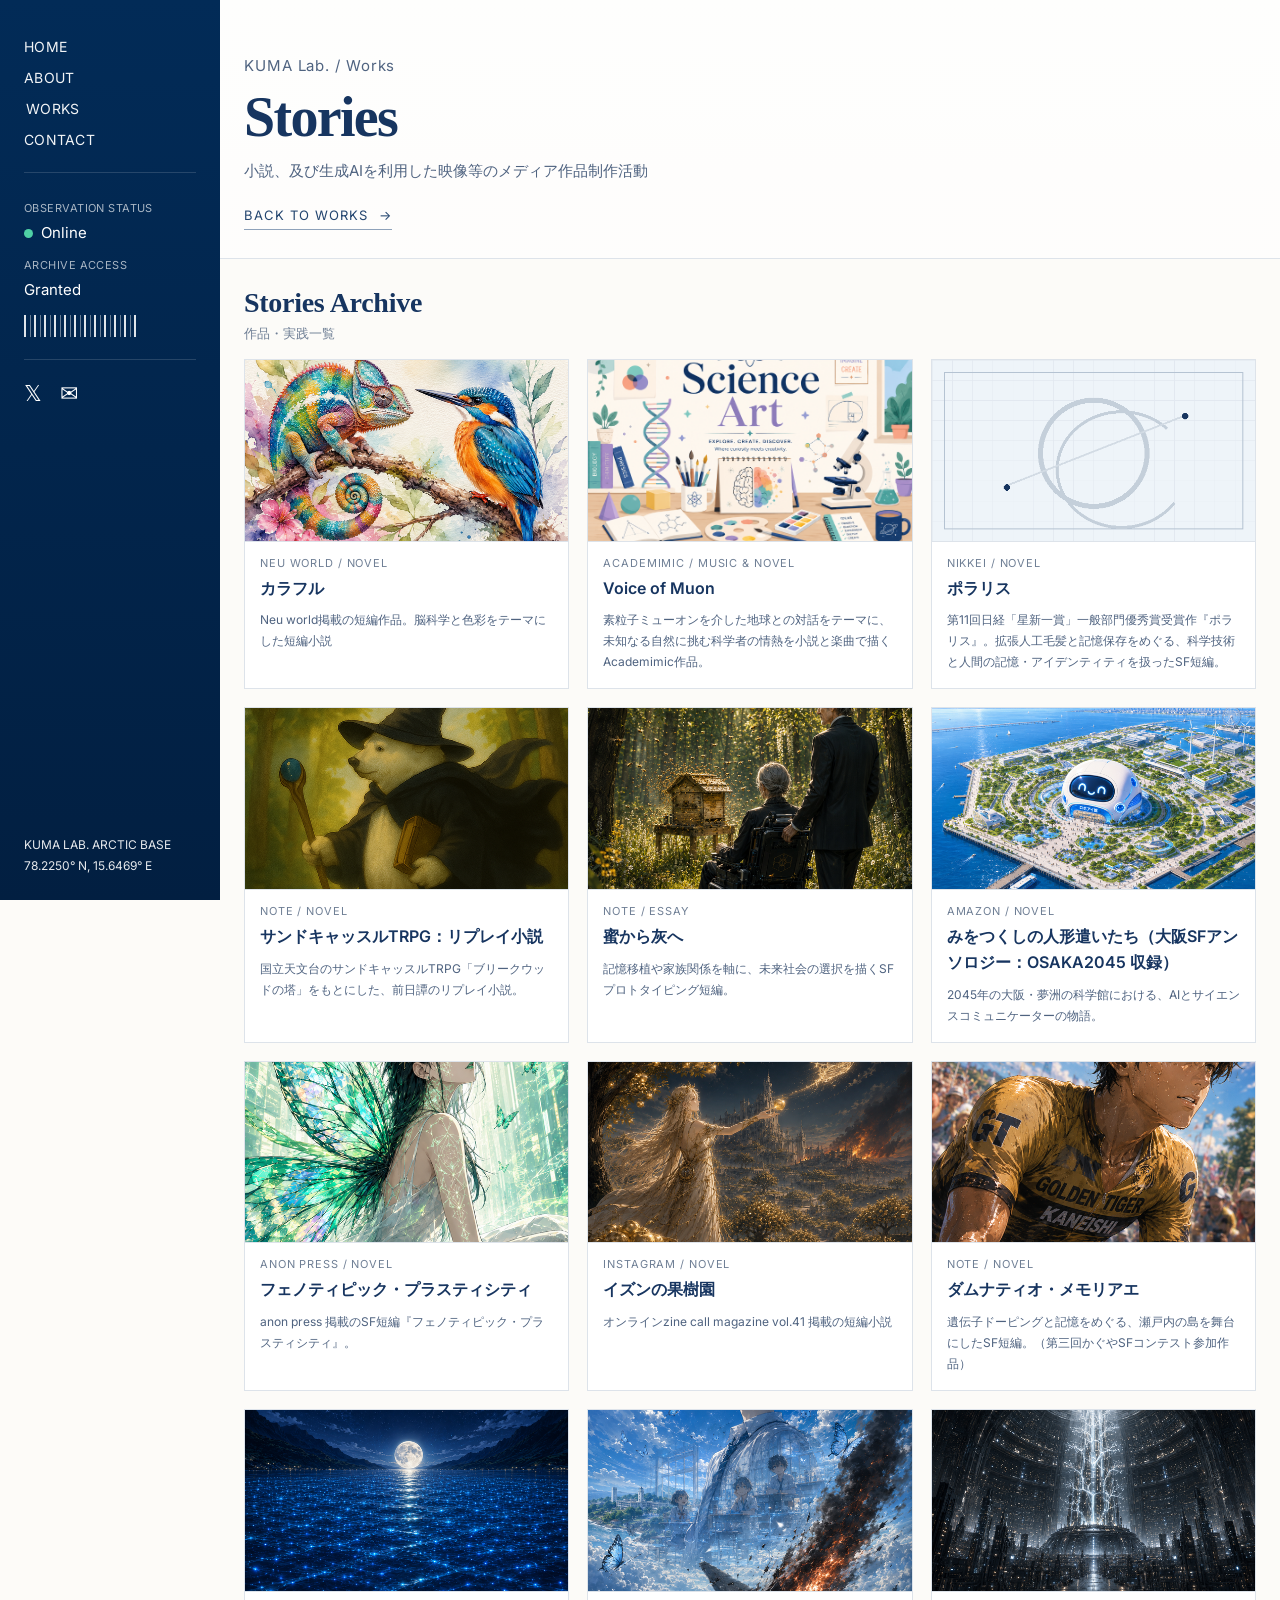
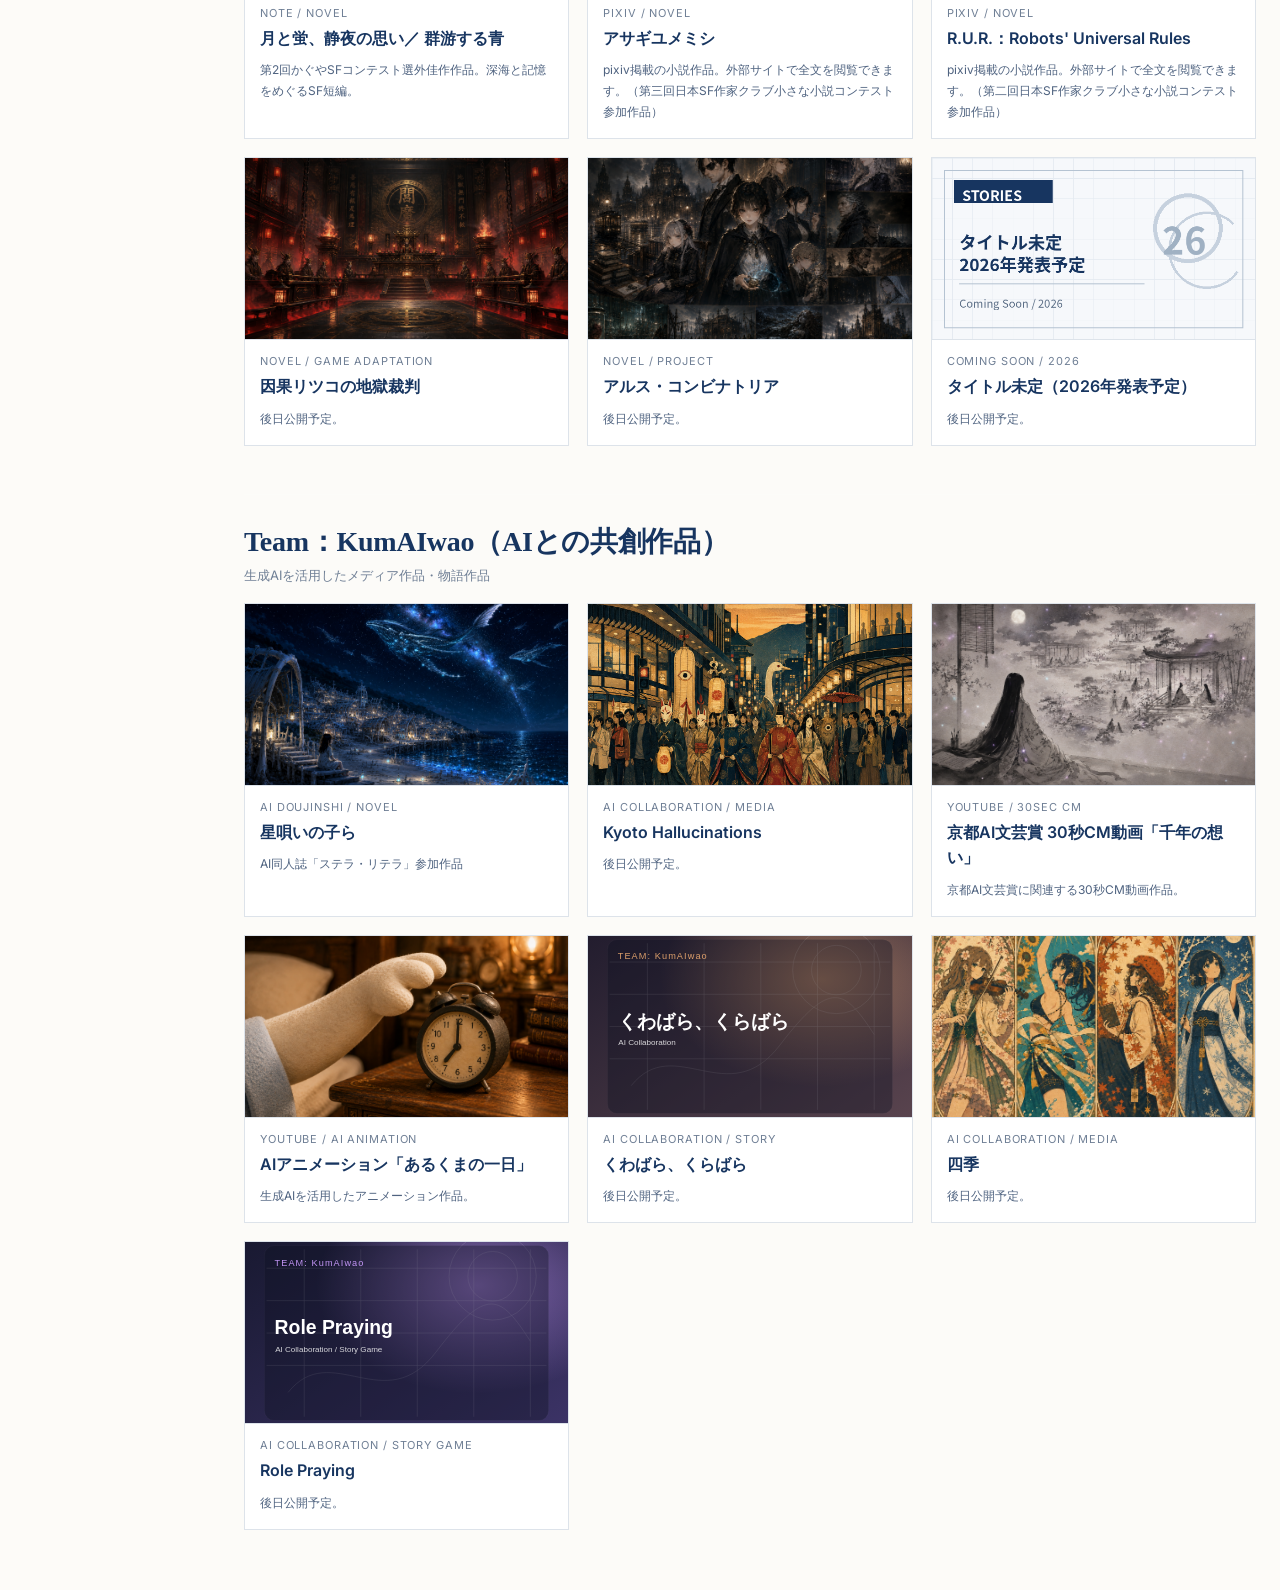
==== commit fefc6a6e: "Add files via upload" ====
--- a/stories.html
+++ b/stories.html
@@ -180,14 +180,6 @@
             </div>
           </a>
           <a class="archive-link-card story-link-card" href="#" aria-disabled="true">
-            <img src="assets/stories-link-kyoto-hallucinations-thumb.png" alt="Kyoto Hallucinations" loading="lazy">
-            <div class="archive-link-card-body">
-              <p class="archive-link-meta">Novel / Project</p>
-              <h5>Kyoto Hallucinations</h5>
-              <p class="archive-link-desc">後日公開予定。</p>
-            </div>
-          </a>
-          <a class="archive-link-card story-link-card" href="#" aria-disabled="true">
             <img src="assets/stories-link-untitled-2026-thumb.png" alt="タイトル未定（2026年発表予定）" loading="lazy">
             <div class="archive-link-card-body">
               <p class="archive-link-meta">Coming Soon / 2026</p>
@@ -212,6 +204,15 @@
             <p class="archive-link-desc">AI同人誌「ステラ・リテラ」参加作品</p>
           </div>
         </a>
+
+          <a class="archive-link-card story-link-card" href="#" aria-disabled="true">
+            <img src="assets/stories-link-kyoto-hallucinations-thumb.png" alt="Kyoto Hallucinations" loading="lazy">
+            <div class="archive-link-card-body">
+              <p class="archive-link-meta">AI Collaboration / Media</p>
+              <h5>Kyoto Hallucinations</h5>
+              <p class="archive-link-desc">後日公開予定。</p>
+            </div>
+          </a>
         <a class="archive-link-card story-link-card" href="https://www.youtube.com/watch?v=Bs-udmjeKoM&amp;feature=youtu.be" target="_blank" rel="noopener noreferrer">
           <img src="assets/stories-link-sennen-no-omoi.png" alt="京都AI文芸賞 30秒CM動画「千年の想い」" loading="lazy">
           <div class="archive-link-card-body">
